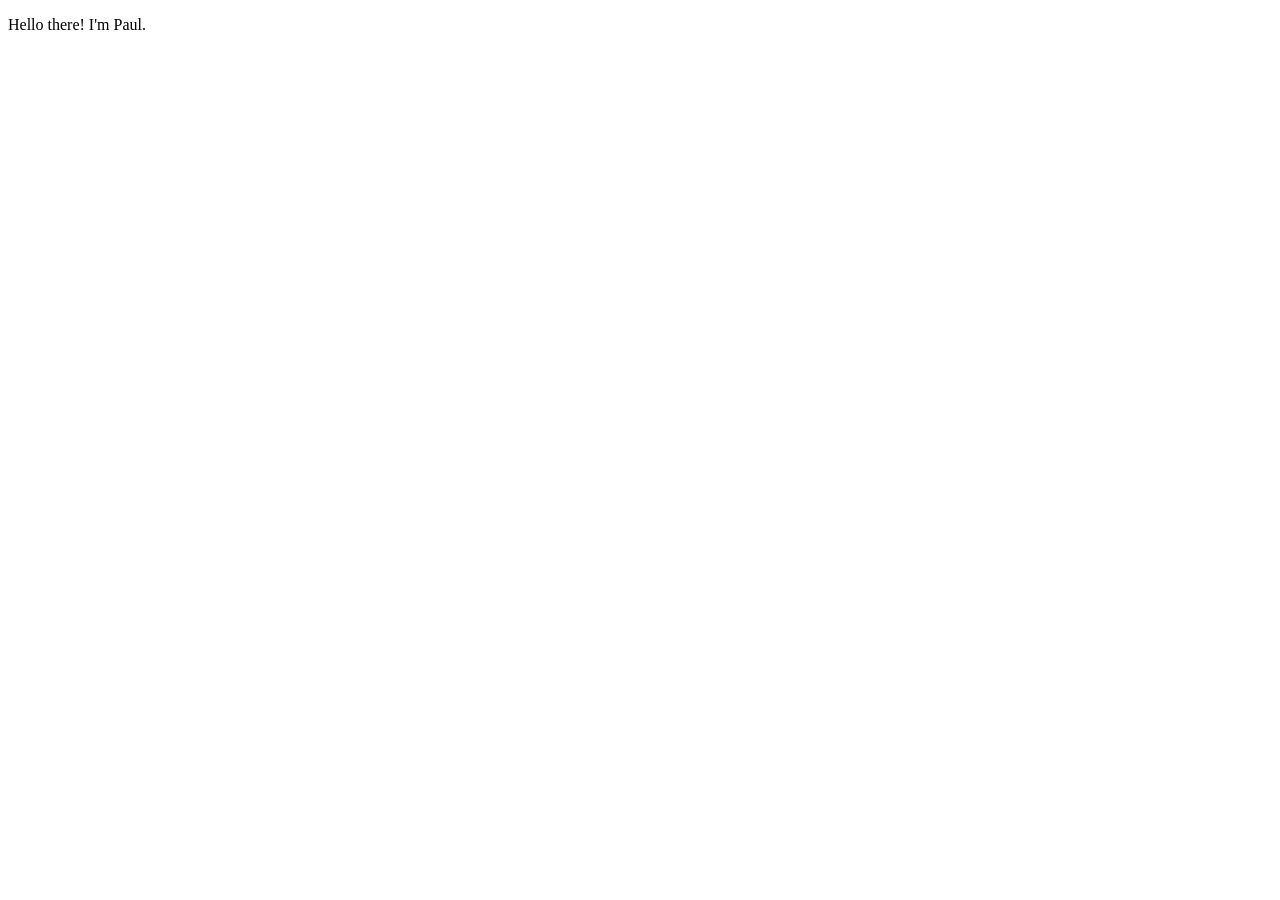
==== index.html @ 5e5bc3f2 "Add files via upload" ====
<!DOCTYPE html>
<html lang="en">
<head>
    <meta charset="UTF-8">
    <meta name="viewport" content="width=device-width, initial-scale=1.0">
    <title>Paul is pretty cool</title>
</head>
<body>
    <p> Hello there! I'm Paul.</p>
</body>
</html>
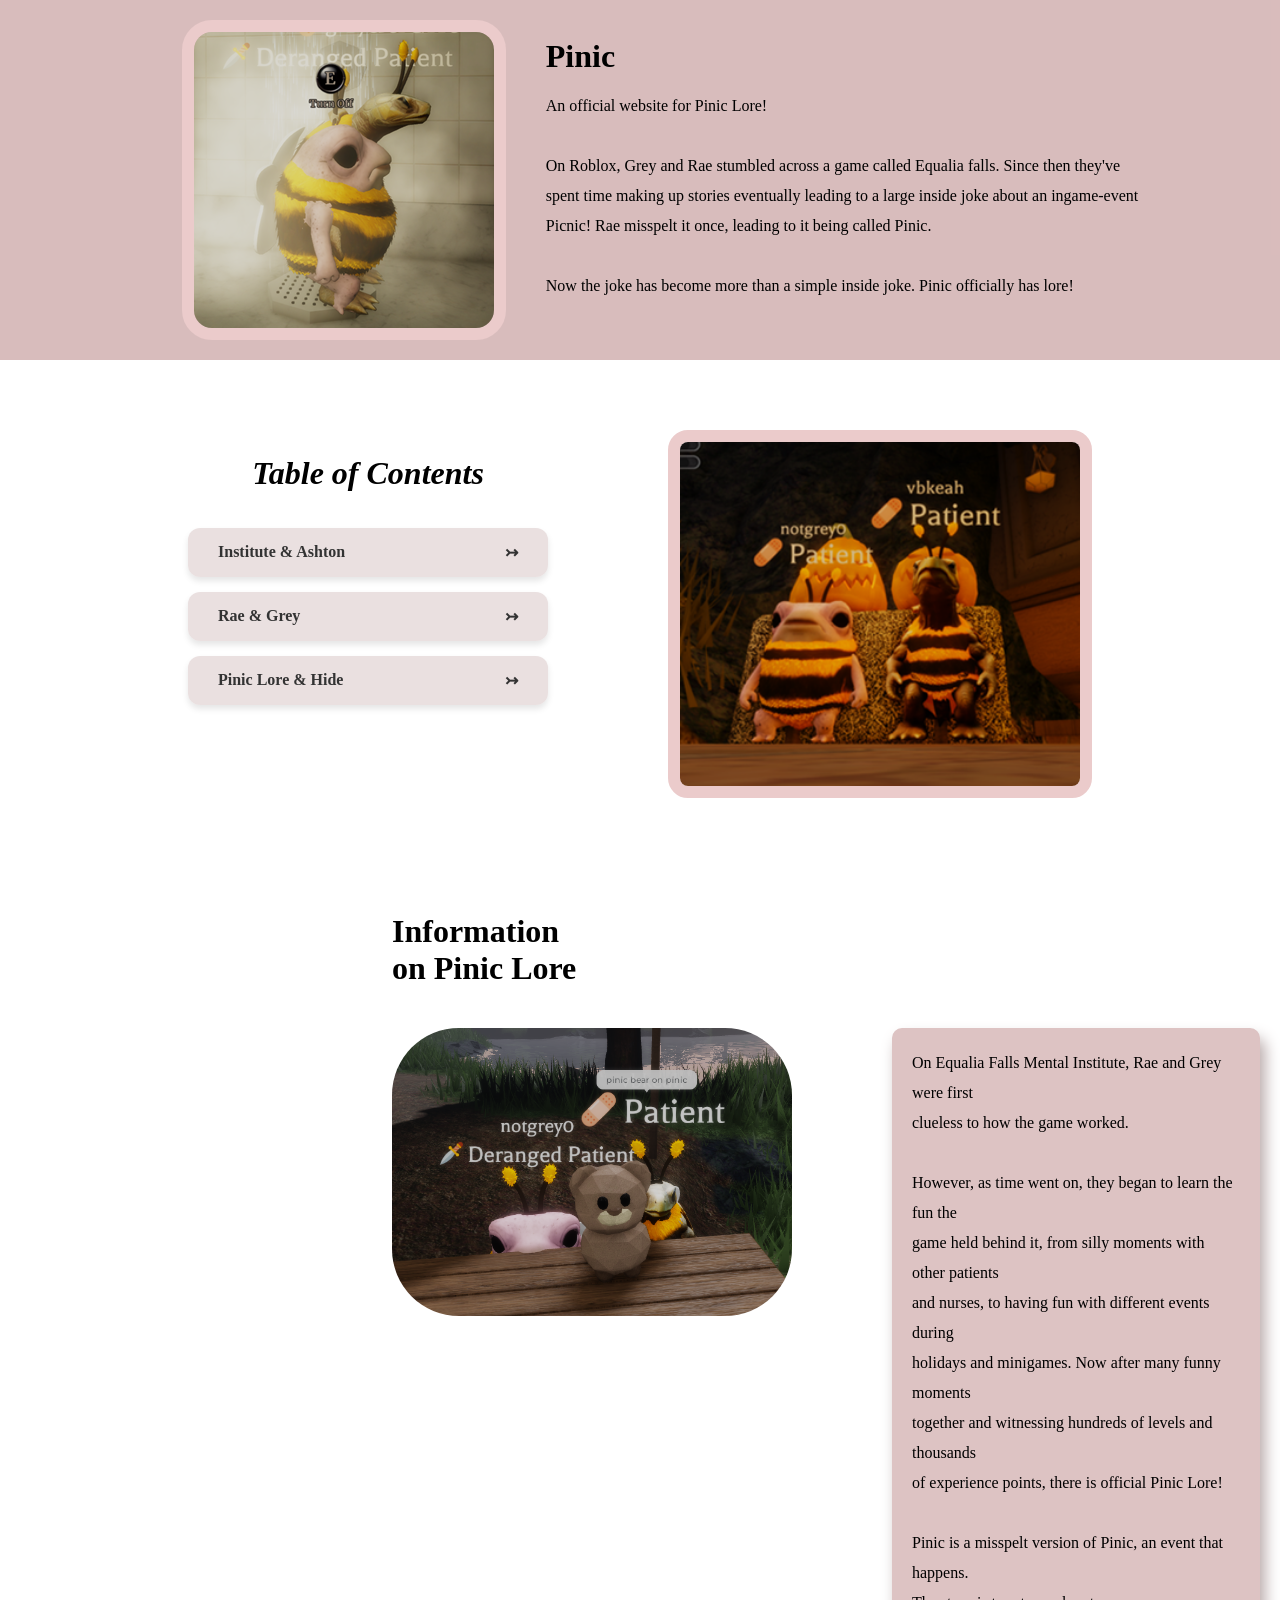
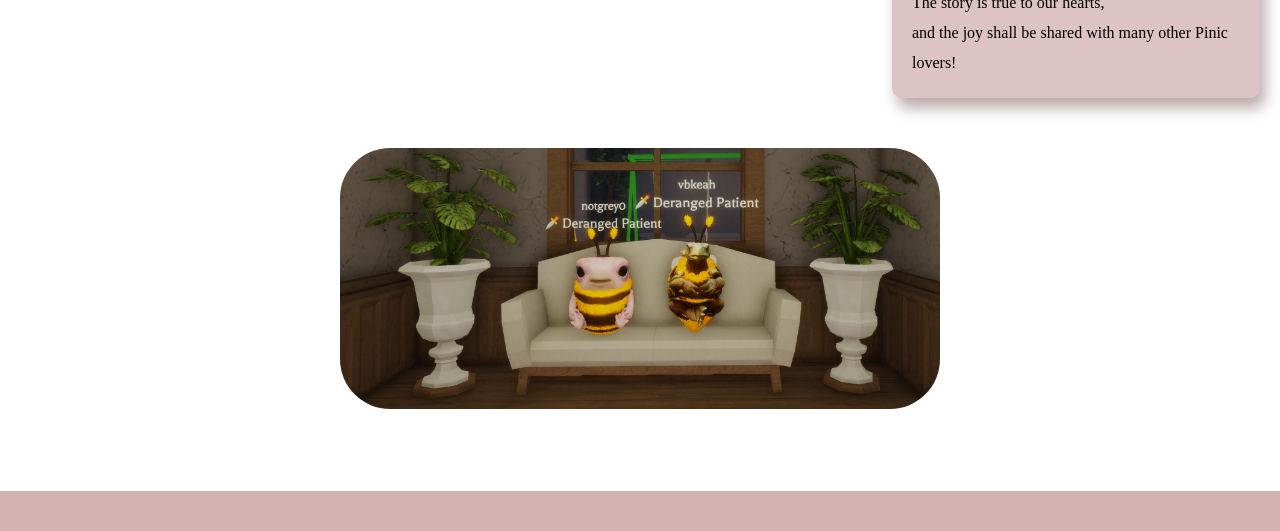
==== commit 4590f377: "Add files via upload" ====
--- a/index.html
+++ b/index.html
@@ -1,11 +1,86 @@
 <!DOCTYPE html>
 <html lang="en">
 <head>
-    <meta charset="UTF-8">
-    <meta name="viewport" content="width=device-width, initial-scale=1.0">
-    <title>Paul is pretty cool</title>
+    <meta charset="UTF-8" />
+    <meta name="viewport" content="width=device-width, initial-scale=1.0" />
+    <title>Picnic Main Page</title>
+    <link rel="stylesheet" href="style.css" />
 </head>
 <body>
-    <p> Hello there! I'm Paul.</p>
+
+<div class="homepage">
+    <!-- top section -->
+    <div id="topdiv">
+        <img id="shower" src="shower.png" alt="Shower image of Grey and Rae" />
+            <div id="topright">
+            <h1 id="topheader">Pinic</h1>
+            <p>
+                An official website for Pinic Lore!
+            <br><br>
+                On Roblox, Grey and Rae stumbled across a game called Equalia falls. Since then they've <br>
+                spent time making up stories eventually leading to a large inside joke about an ingame-event <br>
+                Picnic! Rae misspelt it once, leading to it being called Pinic.
+            <br><br>
+                Now the joke has become more than a simple inside joke. Pinic officially has lore!
+            </p>
+        </div>
+    </div>
+
+    <!-- middle section -->
+    <div id="middlediv">
+        <div class="left-menu">
+            <h1 id="toc"><i>Table of Contents</i></h1>
+            <a class="big-button" href="institute-ashton.html">
+                Institute & Ashton
+                <span class="arrow">↣</span>
+            </a>
+            <a class="big-button" href="rae-grey.html">
+                Rae & Grey
+                <span class="arrow">↣</span>
+            </a>
+            <a class="big-button" href="pinic-lore-hide.html">
+                Pinic Lore & Hide 
+                <span class="arrow">↣</span>
+            </a>
+        </div>
+    
+        <div class="right-image">
+            <img id="selfie" src="selfie.png" alt="Selfie image of Grey and Rae" />
+        </div>
+    </div>
+
+    <!-- bottom section -->
+    <div id="bottomdiv">
+        <h1 id="bottomheader">Information<br>on Pinic Lore</h1>
+        
+        <div id="pinic-row">
+            <div id="pinicbearblock">
+                <img id="pinicbear" src="pinicbear.png" alt="Picture of Grey and Rae sitting at a Picnic Bench with a stuffed bear" />
+            </div>
+            <div id="bottomtext">
+                <p>
+                    On Equalia Falls Mental Institute, Rae and Grey were first<br>
+                    clueless to how the game worked.<br><br>
+                    However, as time went on, they began to learn the fun the <br>
+                    game held behind it, from silly moments with other patients <br>
+                    and nurses, to having fun with different events during <br>
+                    holidays and minigames. Now after many funny moments <br>
+                    together and witnessing hundreds of levels and thousands <br>
+                    of experience points, there is official Pinic Lore!<br><br>
+                    Pinic is a misspelt version of Pinic, an event that happens. <br>
+                    The story is true to our hearts, <br>
+                    and the joy shall be shared with many other Pinic lovers!
+                </p>
+            </div>
+        </div>
+    
+        <div id="couchblock">
+            <img id="couch" src="couch.png" alt="Picture of Grey and Rae sitting on a couch in the Institute" />
+        </div>
+    </div>
+</div>
 </body>
-</html>+<footer>
+    <div class="footer">
+    </div>
+</html>
--- a/style.css
+++ b/style.css
@@ -0,0 +1,312 @@
+/* ====================== */
+/* CSS for Picnic Website */
+/* ====================== */
+
+/* get rid of default margin and padding */
+body {
+    margin: 0;
+}
+
+
+/* === HOME PAGE === */
+.homepage {
+    width: 100%;
+    display: flex;
+    flex-direction: column;
+    gap: 40px;
+}
+
+/* === TOP SECTION HOME PAGE === */
+#topdiv {
+    width: 100%;
+    height: 100%;
+    display: flex;
+    justify-content: center;
+    align-items: flex-start;
+    gap: 40px;
+    padding: 20px;
+    background-color: #d3b2b2de;
+}
+
+#topheader {
+    margin-bottom: 20px;
+}
+
+#topright {
+    line-height: 30px;
+}
+
+#shower {
+    width: 300px;
+    height: auto;
+    border-radius: 30px;
+    border: 12px solid #ebcbcb;
+}
+
+/* === MIDDLE SECTION HOME PAGE === */
+#middlediv {
+    display: flex;
+    flex-direction: row;    
+    justify-content: center; 
+    padding: 30px 40px;
+    gap: 10%;                
+}
+
+#toc {
+    margin-top: -20%;
+}
+
+.left-menu {
+    display: flex;
+    flex-direction: column;
+    justify-content: center;
+    align-items: center;
+    gap: 15px;               
+}
+
+.right-image #selfie {
+    width: 400px;
+    height: auto;
+    border-radius: 20px;
+    border: 12px solid #ebcbcb;
+}
+
+.left-menu .big-button {
+    position: relative;
+    display: flex;                   /* change from inline-block to flex */
+    justify-content: space-between;  /* push text left, arrow right */
+    align-items: center;             /* vertically center text and arrow */
+    width: 300px;
+    padding: 15px 30px;
+    background-color: #ceb7b76c;
+    border-radius: 12px;
+    text-decoration: none;
+    color: #333;
+    font-weight: bold;
+    box-shadow: 0 4px 6px rgba(0,0,0,0.1);
+    transition: 0.2s ease-in-out;
+}
+
+.left-menu .big-button:hover {
+    transform: translateY(-5px);
+    box-shadow: 0 8px 12px rgba(0,0,0,0.2);
+}
+
+/* === BOTTOM SECTION HOME PAGE === */
+#bottomdiv {
+    display: flex;
+    flex-direction: column; /* stack elements vertically */
+    align-items: flex-start; /* header aligned left, row stays aligned */
+    gap: 20px;
+    padding: 20px;
+}
+
+#bottomheader {
+    margin-left: 30%;
+}
+
+#bottomtext {
+    background-color: #ddc3c3;
+    padding: 20px;
+    border-radius: 10px;
+    box-shadow: 5px 10px 15px #b8a9a9;
+}
+
+/* flex row: pinicbear and text side by side */
+#pinic-row {
+    margin-left: 30%;
+    margin-bottom: 30px;
+    display: flex;
+    gap: 100px;           /* space between image and text */
+}
+
+#pinicbear {
+    max-width: 400px;
+    height: auto;
+    border-radius: 67px;
+}
+
+/* text next to image */
+#bottomtext p {
+    margin: 0;
+    font-size: 16px;
+    line-height: 30px;
+}
+
+/* bottom image centered */
+#couchblock {
+    display: flex;
+    justify-content: center;
+    width: 100%;
+}
+
+#couch {
+    max-width: 600px;
+    height: auto;
+    border-radius: 50px;
+    margin-bottom: 5%;
+}
+
+/* ===== BUTTONS ===== */
+.button-row {
+    display: flex;
+    justify-content: center; /* middle button is centered */
+    position: relative;
+    margin: 40px 0;
+}
+
+.button-row a {
+    position: relative;
+    display: inline-block;
+    padding: 15px 30px;
+    background-color: #d3b2b2b2;
+    border-radius: 12px;
+    text-decoration: none;
+    color: #333;
+    font-weight: bold;
+    box-shadow: 0 4px 6px rgba(0,0,0,0.1);
+    transition: 0.2s ease-in-out;
+}
+
+.button-row a:hover {
+    transform: translateY(-5px);
+    box-shadow: 0 8px 12px rgba(0,0,0,0.2);
+}
+/* Shift the side buttons slightly */
+.button-row a:first-child {
+    transform: translateX(-20px);
+}
+
+.button-row a:last-child {
+    transform: translateX(20px);
+}
+
+/* ===== INSTITUTE & ASHTON PAGE ===== */
+#beginheader, #ashtonheader {
+    margin-bottom: 20px;
+    text-decoration: underline;
+}
+
+#introbegin, #introashton {
+    display: flex;
+    align-items: stretch;
+    gap: 20px;
+    margin-bottom: 40px;
+}
+
+#institute, #ashton {
+    max-height: 300px;
+    height: 100%;
+    width: auto;
+    border-radius: 8px;
+    object-fit: cover;
+}
+
+#begintext, #ashtontext {
+    flex: 1;
+    display: flex;
+    flex-direction: column;
+    justify-content: center;
+    gap: 10px;
+    margin-bottom: 50px;
+    border-radius: 12px;
+    padding: 5px;
+    background-color: #ecececa4;
+}
+
+/* ===== GREY & RAE PAGE ===== */
+#greyheader, #raeheader {
+    margin-bottom: 20px;
+    text-decoration: underline;
+}
+
+#introgrey, #introrae {
+    display: flex;
+    flex-direction: row;
+    align-items: stretch;
+    gap: 20px;
+    flex-wrap: nowrap;
+    margin-bottom: 40px;
+}
+
+#greytext, #raetext {
+    flex: 1;
+    display: flex;
+    flex-direction: column;
+    justify-content: center;
+    gap: 10px;
+    margin-bottom: 50px;
+    border-radius: 12px;
+    padding: 5px;
+}
+
+#grey, #rae {
+    max-height: 300px;
+    width: auto;
+    object-fit: cover;
+    border-radius: 8px;
+}
+
+/* ===== PINIC & HIDE PAGE ===== */
+.pinichideimages {
+    width: 100%;
+    text-align: left;
+}
+#pinicheader, #hideheader {
+    text-align: center;
+    background-color: #ece2e2;
+    border-radius: 8px;
+    padding: 4px 8px;
+}
+
+#toprow {
+    display: flex;
+    justify-content: space-between;
+    align-items: flex-start;
+    margin-bottom: 5px;
+    gap: 20px;
+}
+
+.sideblock {
+    width: 35%;
+}
+
+.left, .right {
+    margin-bottom: 50px;
+    border-radius: 12px;
+    padding: 5px;
+}
+
+.gtext, .rtext {
+    background-color: #ecececa4;
+    border-radius: 8px;
+    margin-bottom: auto;
+}
+
+#l1, #l2, #l3, 
+#r1, #r2 {
+    background-color: #ecececa4;
+    border-radius: 8px;
+}
+
+#centerimages {
+    margin-top: 50px;
+    display: flex;
+    flex-direction: column;
+    align-items: center;
+    gap: 10px;
+}
+
+#pinic, #hide {
+    width: 350px;
+    height: auto;
+    border-radius: 8px;
+    margin-bottom: 60px;
+}
+
+/* ====== BOTTOM OF PAGE ====== */
+.footer {
+    background-color: #d3b2b2;
+    width: 100%;
+    padding: 20px;
+}
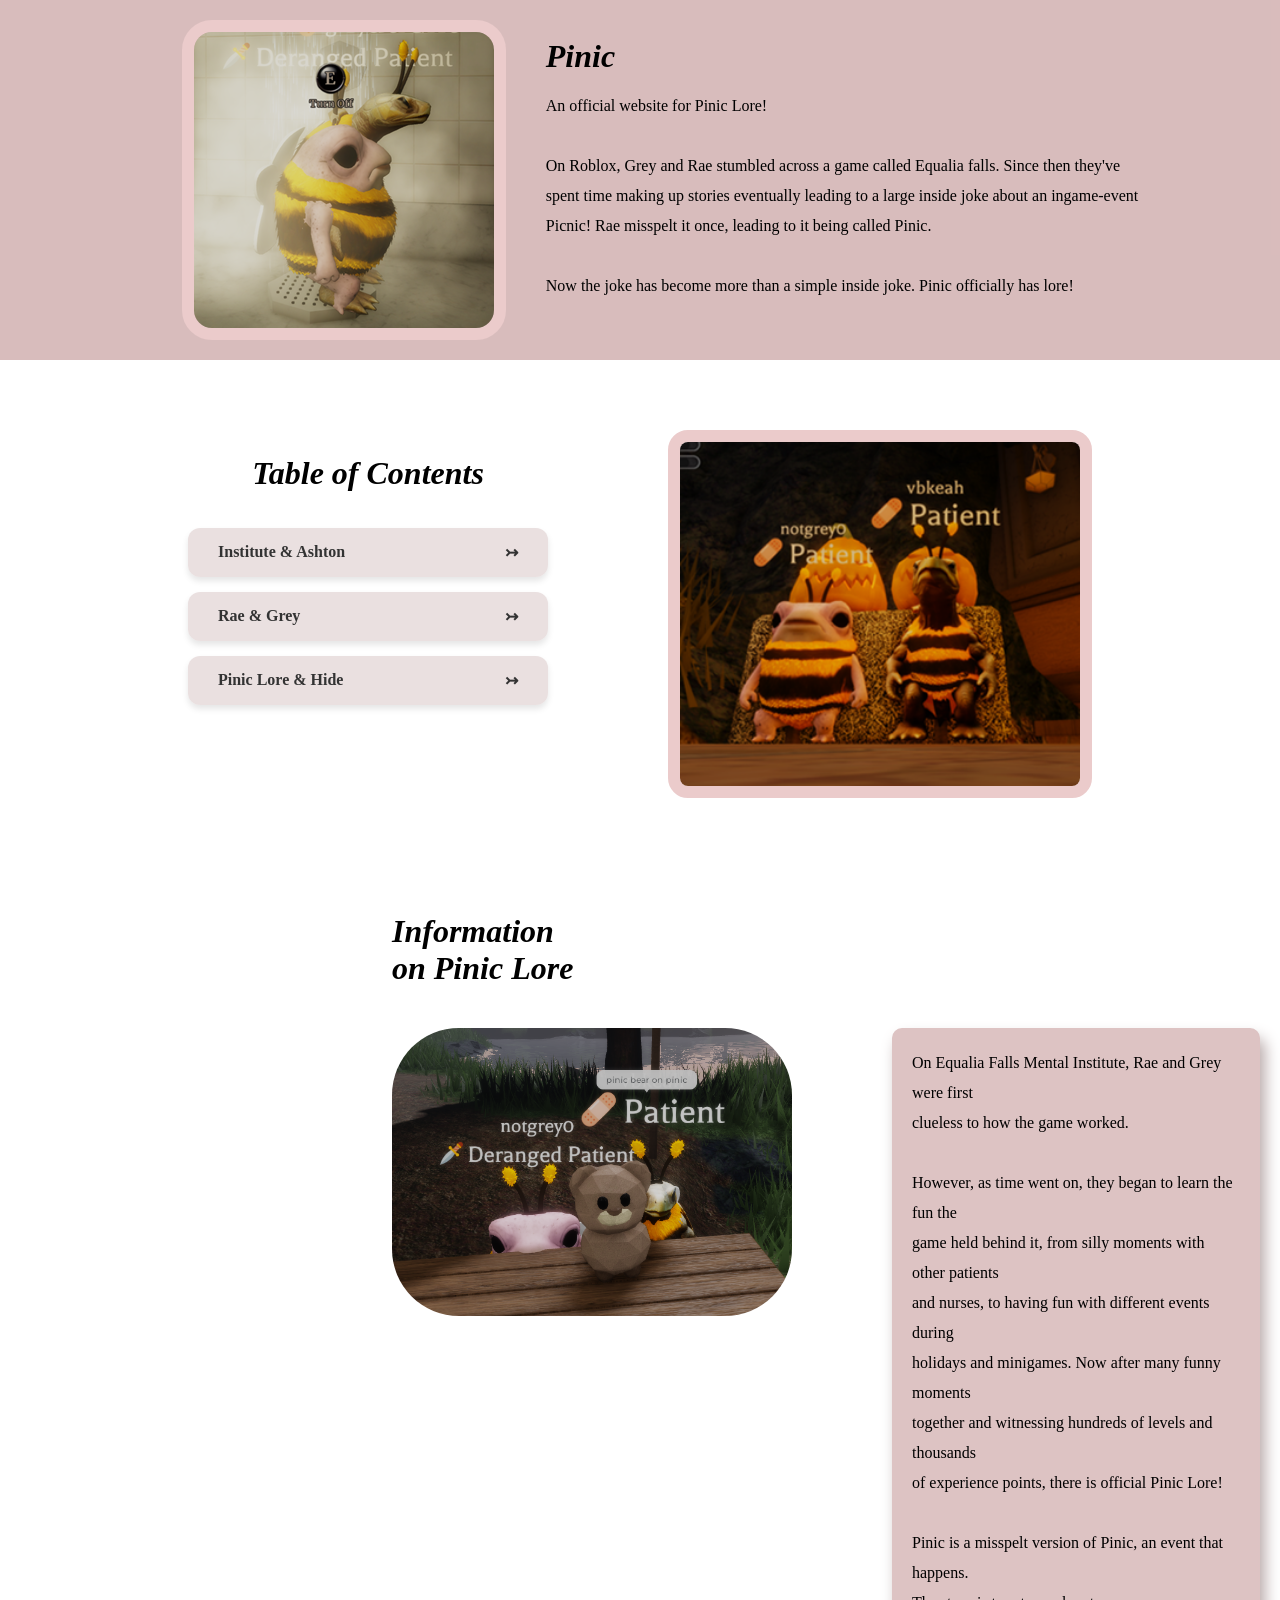
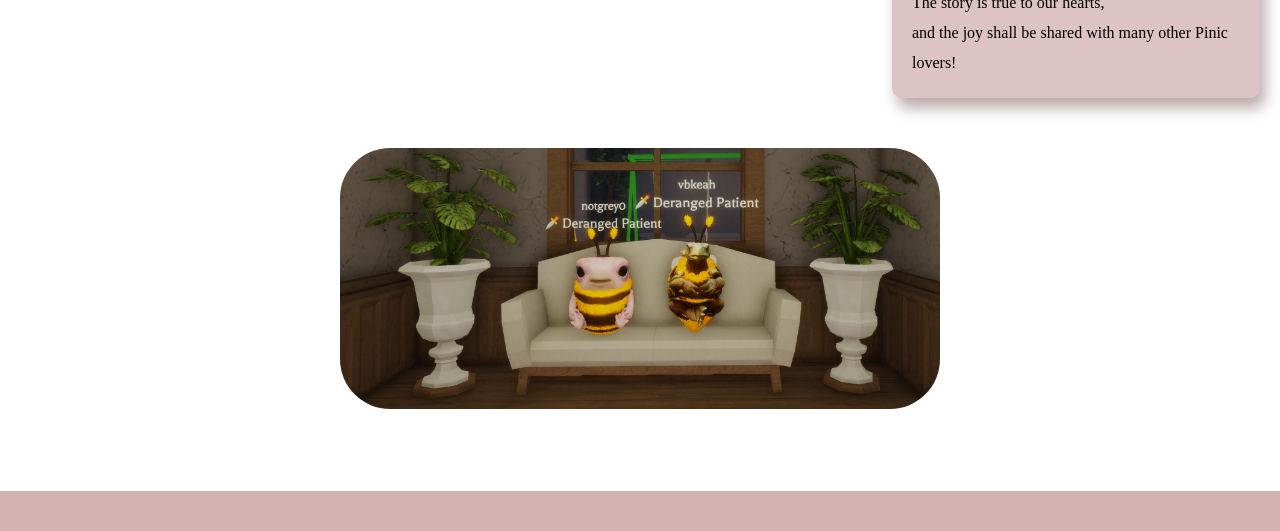
==== commit 70923a5c: "Update index.html" ====
--- a/index.html
+++ b/index.html
@@ -1,17 +1,17 @@
 <!DOCTYPE html>
 <html lang="en">
 <head>
-    <meta charset="UTF-8" />
-    <meta name="viewport" content="width=device-width, initial-scale=1.0" />
+    <meta charset="UTF-8">
+    <meta name="viewport" content="width=device-width, initial-scale=1.0">
     <title>Picnic Main Page</title>
-    <link rel="stylesheet" href="style.css" />
+    <link rel="stylesheet" href="style.css">
 </head>
 <body>
 
 <div class="homepage">
     <!-- top section -->
     <div id="topdiv">
-        <img id="shower" src="shower.png" alt="Shower image of Grey and Rae" />
+        <img id="shower" src="shower.png" alt="Shower image of Grey and Rae">
             <div id="topright">
             <h1 id="topheader">Pinic</h1>
             <p>
@@ -45,7 +45,7 @@
         </div>
     
         <div class="right-image">
-            <img id="selfie" src="selfie.png" alt="Selfie image of Grey and Rae" />
+            <img id="selfie" src="selfie.png" alt="Selfie image of Grey and Rae">
         </div>
     </div>
 
@@ -55,7 +55,7 @@
         
         <div id="pinic-row">
             <div id="pinicbearblock">
-                <img id="pinicbear" src="pinicbear.png" alt="Picture of Grey and Rae sitting at a Picnic Bench with a stuffed bear" />
+                <img id="pinicbear" src="pinicbear.png" alt="Picture of Grey and Rae sitting at a Picnic Bench with a stuffed bear">
             </div>
             <div id="bottomtext">
                 <p>
@@ -75,12 +75,15 @@
         </div>
     
         <div id="couchblock">
-            <img id="couch" src="couch.png" alt="Picture of Grey and Rae sitting on a couch in the Institute" />
+            <img id="couch" src="couch.png" alt="Picture of Grey and Rae sitting on a couch in the Institute">
         </div>
     </div>
 </div>
-</body>
+
 <footer>
     <div class="footer">
     </div>
+</footer>
+
+</body>
 </html>
--- a/style.css
+++ b/style.css
@@ -2,13 +2,18 @@
 /* CSS for Picnic Website */
 /* ====================== */
 
-/* get rid of default margin and padding */
+/* get rid of default margin and padding -- edit fonts */
 body {
     margin: 0;
-}
-
-
-/* === HOME PAGE === */
+    font-family: "Times New Roman", Times, serif;
+}
+
+h2 {
+    font-style: oblique;
+}
+
+
+/* ====== HOME PAGE ====== */
 .homepage {
     width: 100%;
     display: flex;
@@ -16,7 +21,7 @@
     gap: 40px;
 }
 
-/* === TOP SECTION HOME PAGE === */
+/* ====== TOP SECTION HOME PAGE ====== */
 #topdiv {
     width: 100%;
     height: 100%;
@@ -30,6 +35,7 @@
 
 #topheader {
     margin-bottom: 20px;
+    font-style: oblique;
 }
 
 #topright {
@@ -43,7 +49,7 @@
     border: 12px solid #ebcbcb;
 }
 
-/* === MIDDLE SECTION HOME PAGE === */
+/* ====== MIDDLE SECTION HOME PAGE ====== */
 #middlediv {
     display: flex;
     flex-direction: row;    
@@ -103,6 +109,7 @@
 
 #bottomheader {
     margin-left: 30%;
+    font-style: oblique;
 }
 
 #bottomtext {
@@ -309,4 +316,5 @@
     background-color: #d3b2b2;
     width: 100%;
     padding: 20px;
-}+
+}
